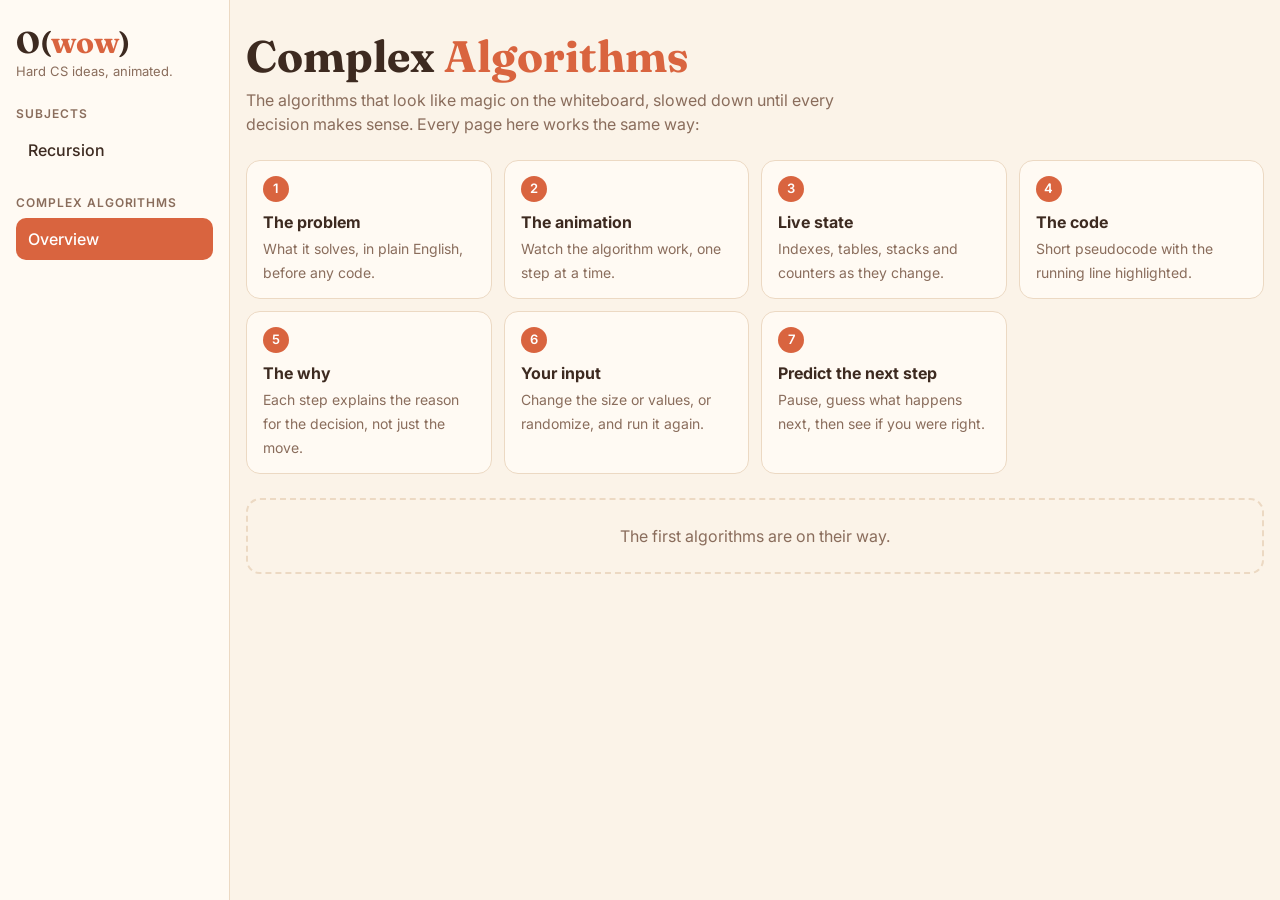
==== algorithms/index.html @ 6da96d75 "Rename site to O(wow), add side menu and Complex Algorithms section Co-Authored-By: Claude Opus 5.5 " ====
<!doctype html>
<html lang="en">
<head>
<meta charset="utf-8">
<meta name="viewport" content="width=device-width, initial-scale=1">
<title>O(wow) · Complex Algorithms</title>
<link rel="preconnect" href="https://fonts.googleapis.com">
<link href="https://fonts.googleapis.com/css2?family=Fraunces:wght@600;700&family=Inter:wght@400;500;600&family=JetBrains+Mono:wght@400;600&display=swap" rel="stylesheet">
<link rel="stylesheet" href="../style.css">
</head>
<body>
<div class="layout">
<nav class="side" aria-label="Subjects">
  <p class="brand">O(<span>wow</span>)</p>
  <p class="tagline">Hard CS ideas, animated.</p>
  <h2>Subjects</h2>
  <ul>
    <li><a href="../#recursion">Recursion</a></li>
  </ul>
  <h2>Complex Algorithms</h2>
  <ul>
    <li><a href="./" aria-current="page">Overview</a></li>
  </ul>
</nav>
<main>
  <h1>Complex <span>Algorithms</span></h1>
  <p class="lede">The algorithms that look like magic on the whiteboard, slowed down until every decision makes sense. Every page here works the same way:</p>

  <ol class="features">
    <li><b>The problem</b><span>What it solves, in plain English, before any code.</span></li>
    <li><b>The animation</b><span>Watch the algorithm work, one step at a time.</span></li>
    <li><b>Live state</b><span>Indexes, tables, stacks and counters as they change.</span></li>
    <li><b>The code</b><span>Short pseudocode with the running line highlighted.</span></li>
    <li><b>The why</b><span>Each step explains the reason for the decision, not just the move.</span></li>
    <li><b>Your input</b><span>Change the size or values, or randomize, and run it again.</span></li>
    <li><b>Predict the next step</b><span>Pause, guess what happens next, then see if you were right.</span></li>
  </ol>

  <div class="empty">The first algorithms are on their way.</div>
</main>
</div>
</body>
</html>
---- style.css ----
:root {
  --bg: #fbf3e8;
  --surface: #fffaf3;
  --border: #ecd9c3;
  --ink: #3d2a20;
  --muted: #8a6d5c;
  --accent: #d9643f;      /* terracotta: active call */
  --wait: #f2b45a;        /* amber: waiting on the stack */
  --done: #7fae8c;        /* sage: returned */
  --edge: #d8bfa6;
  --code-bg: #3a2a22;
  --code-ink: #f6e7d6;
  --code-hl: #6b3a26;
}
@media (prefers-color-scheme: dark) {
  :root {
    --bg: #221a16;
    --surface: #2c221d;
    --border: #463529;
    --ink: #f4e6d8;
    --muted: #bfa290;
    --accent: #ee7d55;
    --wait: #e6a64c;
    --done: #8fbf9b;
    --edge: #5c4636;
    --code-bg: #1a1310;
    --code-hl: #5a2f1f;
  }
}
* { box-sizing: border-box; }
body {
  margin: 0;
  background: var(--bg);
  color: var(--ink);
  font: 16px/1.5 Inter, system-ui, sans-serif;
}
.layout { display: grid; grid-template-columns: 230px 1fr; min-height: 100vh; }
.side {
  position: sticky; top: 0; height: 100vh; overflow-y: auto;
  background: var(--surface); border-right: 1px solid var(--border); padding: 28px 16px;
}
.brand { font: 700 30px/1 Fraunces, Georgia, serif; margin: 0 0 4px; }
.brand span { color: var(--accent); }
.tagline { color: var(--muted); font-size: 13px; margin: 0 0 24px; }
.side h2 { font: 600 12px Inter, sans-serif; letter-spacing: .08em; text-transform: uppercase; color: var(--muted); margin: 0 0 8px; }
.side ul { list-style: none; margin: 0; padding: 0; display: flex; flex-direction: column; gap: 4px; }
.side a {
  display: flex; justify-content: space-between; align-items: center;
  padding: 9px 12px; border-radius: 10px; color: var(--ink); text-decoration: none; font-weight: 500;
}
.side a:hover { background: var(--bg); }
.side a[aria-current] { background: var(--accent); color: #fff; }
@media (max-width: 820px) {
  .layout { grid-template-columns: 1fr; }
  .side { position: static; height: auto; border-right: 0; border-bottom: 1px solid var(--border); padding: 16px; }
  .tagline { margin-bottom: 12px; }
  .side ul { flex-direction: row; overflow-x: auto; }
  .side li { flex: none; }
}
main { max-width: 1200px; width: 100%; margin: 0 auto; padding: 32px 16px 48px; min-width: 0; }
h1 { font: 700 clamp(28px, 5vw, 44px)/1.1 Fraunces, Georgia, serif; margin: 0 0 8px; }
h1 span { color: var(--accent); }
.lede { color: var(--muted); margin: 0 0 24px; max-width: 60ch; }

.controls {
  display: flex; flex-wrap: wrap; gap: 12px; align-items: center;
  background: var(--surface); border: 1px solid var(--border);
  border-radius: 14px; padding: 12px 16px; margin-bottom: 16px;
}
button, select {
  font: 600 15px Inter, sans-serif; color: var(--ink);
  background: var(--bg); border: 1px solid var(--border);
  border-radius: 10px; padding: 8px 14px; cursor: pointer;
}
button.primary { background: var(--accent); border-color: var(--accent); color: #fff; }
button:disabled { opacity: .4; cursor: default; }
button:focus-visible, select:focus-visible, input:focus-visible { outline: 3px solid var(--wait); outline-offset: 2px; }
label { display: flex; align-items: center; gap: 8px; color: var(--muted); font-size: 14px; }
input[type=range] { accent-color: var(--accent); }
.stats { margin-left: auto; color: var(--muted); font-size: 14px; }
.stats b { color: var(--ink); }

.caption {
  font: 600 18px Inter, sans-serif; min-height: 1.6em;
  padding: 10px 16px; margin-bottom: 16px;
  border-left: 4px solid var(--accent); background: var(--surface); border-radius: 0 10px 10px 0;
}

.grid { display: grid; grid-template-columns: 1fr 280px; gap: 16px; }
@media (max-width: 820px) { .grid { grid-template-columns: 1fr; } }
.panel { background: var(--surface); border: 1px solid var(--border); border-radius: 14px; padding: 16px; min-width: 0; }
.panel h2 { font: 600 13px Inter, sans-serif; letter-spacing: .08em; text-transform: uppercase; color: var(--muted); margin: 0 0 12px; }

#tree { width: 100%; height: auto; display: block; }
.edge { stroke: var(--edge); stroke-width: 2; opacity: 0; transition: opacity .35s; }
.edge.shown { opacity: 1; }
.ret-label { font: 600 13px "JetBrains Mono", monospace; fill: var(--done); opacity: 0; transition: opacity .35s; }
.ret-label.shown { opacity: 1; }
.node { opacity: 0; transform: scale(.3); transform-box: fill-box; transform-origin: center; transition: opacity .35s, transform .35s cubic-bezier(.3,1.6,.5,1); }
.node.shown { opacity: 1; transform: scale(1); }
.node circle { fill: var(--surface); stroke: var(--wait); stroke-width: 3; transition: fill .3s, stroke .3s; }
.node text { font: 600 13px "JetBrains Mono", monospace; fill: var(--ink); text-anchor: middle; dominant-baseline: central; }
.node.active circle { fill: var(--accent); stroke: var(--accent); }
.node.active text { fill: #fff; }
.node.done circle { fill: var(--done); stroke: var(--done); }
.node.done text { fill: #fff; }

.stack { display: flex; flex-direction: column-reverse; gap: 6px; min-height: 120px; }
.frame {
  font: 600 14px "JetBrains Mono", monospace;
  background: var(--wait); color: #3d2a20; border-radius: 8px; padding: 8px 12px;
  animation: push .3s cubic-bezier(.3,1.6,.5,1);
}
.frame.top { background: var(--accent); color: #fff; }
.stack-empty { color: var(--muted); font-size: 14px; }
@keyframes push { from { transform: translateY(-16px); opacity: 0; } }

pre {
  margin: 16px 0 0; padding: 12px 0; border-radius: 10px;
  background: var(--code-bg); color: var(--code-ink);
  font: 14px/1.7 "JetBrains Mono", monospace; overflow-x: auto;
}
pre div { padding: 0 14px; transition: background .25s; }
pre div.hl { background: var(--code-hl); }

.legend { display: flex; flex-wrap: wrap; gap: 14px; margin-top: 12px; font-size: 13px; color: var(--muted); }
.legend i { display: inline-block; width: 12px; height: 12px; border-radius: 50%; margin-right: 6px; vertical-align: -1px; }
@media (prefers-reduced-motion: reduce) { * { transition: none !important; animation: none !important; } }

.side ul + h2 { margin-top: 24px; }
@media (max-width: 820px) { .side ul + h2 { margin-top: 12px; } }

.features { display: grid; grid-template-columns: repeat(auto-fill, minmax(230px, 1fr)); gap: 12px; padding: 0; margin: 0 0 24px; list-style: none; counter-reset: f; }
.features li { background: var(--surface); border: 1px solid var(--border); border-radius: 14px; padding: 14px 16px; counter-increment: f; }
.features li::before { content: counter(f); display: inline-grid; place-items: center; width: 26px; height: 26px; margin-right: 8px; border-radius: 50%; background: var(--accent); color: #fff; font-weight: 600; font-size: 13px; }
.features b { display: block; margin: 8px 0 2px; }
.features span { color: var(--muted); font-size: 14px; }
.empty { border: 2px dashed var(--border); border-radius: 14px; padding: 24px; text-align: center; color: var(--muted); }
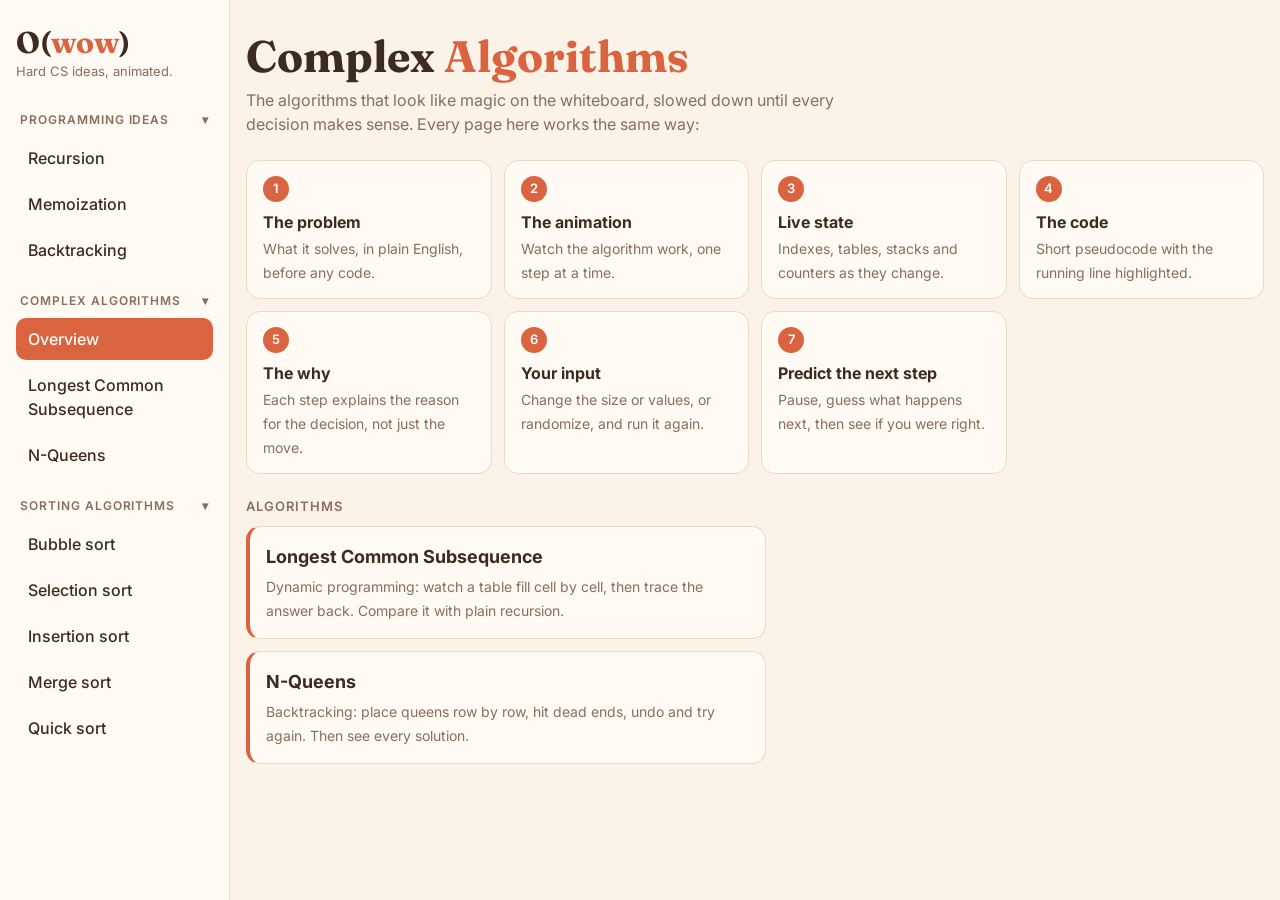
==== commit 1536ad3b: "Add LCS, N-Queens, sorting, memoization and backtracking pages Shared step player with predict mode," ====
--- a/algorithms/index.html
+++ b/algorithms/index.html
@@ -10,18 +10,8 @@
 </head>
 <body>
 <div class="layout">
-<nav class="side" aria-label="Subjects">
-  <p class="brand">O(<span>wow</span>)</p>
-  <p class="tagline">Hard CS ideas, animated.</p>
-  <h2>Subjects</h2>
-  <ul>
-    <li><a href="../#recursion">Recursion</a></li>
-  </ul>
-  <h2>Complex Algorithms</h2>
-  <ul>
-    <li><a href="./" aria-current="page">Overview</a></li>
-  </ul>
-</nav>
+<nav class="side" aria-label="Subjects"></nav>
+<script src="../nav.js"></script>
 <main>
   <h1>Complex <span>Algorithms</span></h1>
   <p class="lede">The algorithms that look like magic on the whiteboard, slowed down until every decision makes sense. Every page here works the same way:</p>
@@ -36,7 +26,9 @@
     <li><b>Predict the next step</b><span>Pause, guess what happens next, then see if you were right.</span></li>
   </ol>
 
-  <div class="empty">The first algorithms are on their way.</div>
+  <h2 class="section">Algorithms</h2>
+  <a class="algo-card" href="lcs.html"><b>Longest Common Subsequence</b><span>Dynamic programming: watch a table fill cell by cell, then trace the answer back. Compare it with plain recursion.</span></a>
+  <a class="algo-card" href="nqueens.html"><b>N-Queens</b><span>Backtracking: place queens row by row, hit dead ends, undo and try again. Then see every solution.</span></a>
 </main>
 </div>
 </body>
--- a/style.css
+++ b/style.css
@@ -42,7 +42,14 @@
 .brand { font: 700 30px/1 Fraunces, Georgia, serif; margin: 0 0 4px; }
 .brand span { color: var(--accent); }
 .tagline { color: var(--muted); font-size: 13px; margin: 0 0 24px; }
-.side h2 { font: 600 12px Inter, sans-serif; letter-spacing: .08em; text-transform: uppercase; color: var(--muted); margin: 0 0 8px; }
+.side summary { font: 600 12px Inter, sans-serif; letter-spacing: .08em; text-transform: uppercase; color: var(--muted);
+  padding: 6px 4px; margin-bottom: 4px; cursor: pointer; list-style: none; display: flex; justify-content: space-between; border-radius: 8px; }
+.side summary::-webkit-details-marker { display: none; }
+.side summary::after { content: '▾'; transition: transform .2s; }
+.side details:not([open]) summary::after { transform: rotate(-90deg); }
+.side summary:hover { color: var(--ink); }
+.side summary:focus-visible { outline: 3px solid var(--wait); }
+.side details + details { margin-top: 16px; }
 .side ul { list-style: none; margin: 0; padding: 0; display: flex; flex-direction: column; gap: 4px; }
 .side a {
   display: flex; justify-content: space-between; align-items: center;
@@ -127,12 +134,139 @@
 .legend i { display: inline-block; width: 12px; height: 12px; border-radius: 50%; margin-right: 6px; vertical-align: -1px; }
 @media (prefers-reduced-motion: reduce) { * { transition: none !important; animation: none !important; } }
 
-.side ul + h2 { margin-top: 24px; }
-@media (max-width: 820px) { .side ul + h2 { margin-top: 12px; } }
+@media (max-width: 820px) { .side details + details { margin-top: 8px; } }
 
 .features { display: grid; grid-template-columns: repeat(auto-fill, minmax(230px, 1fr)); gap: 12px; padding: 0; margin: 0 0 24px; list-style: none; counter-reset: f; }
 .features li { background: var(--surface); border: 1px solid var(--border); border-radius: 14px; padding: 14px 16px; counter-increment: f; }
 .features li::before { content: counter(f); display: inline-grid; place-items: center; width: 26px; height: 26px; margin-right: 8px; border-radius: 50%; background: var(--accent); color: #fff; font-weight: 600; font-size: 13px; }
 .features b { display: block; margin: 8px 0 2px; }
 .features span { color: var(--muted); font-size: 14px; }
-.empty { border: 2px dashed var(--border); border-radius: 14px; padding: 24px; text-align: center; color: var(--muted); }
+
+/* ---------- Algorithm pages (algorithms/player.js) ---------- */
+:root { --bad: #c8463d; }
+@media (prefers-color-scheme: dark) { :root { --bad: #e86a5f; } }
+.section { font: 600 13px Inter, sans-serif; letter-spacing: .08em; text-transform: uppercase; color: var(--muted); margin: 0 0 12px; }
+.algo-card { display: block; max-width: 520px; background: var(--surface); border: 1px solid var(--border); border-left: 4px solid var(--accent); border-radius: 14px; padding: 16px; color: var(--ink); text-decoration: none; transition: transform .2s; }
+.algo-card:hover { transform: translateY(-2px); }
+.algo-card b { display: block; font-size: 18px; margin-bottom: 4px; }
+.algo-card span { color: var(--muted); font-size: 14px; }
+
+.problem { background: var(--surface); border: 1px solid var(--border); border-radius: 14px; padding: 16px 20px; margin: 16px 0; }
+.problem h2 { font: 600 13px Inter, sans-serif; letter-spacing: .08em; text-transform: uppercase; color: var(--muted); margin-bottom: 6px; }
+.problem p { margin: 0; max-width: 75ch; }
+input.text { font: 600 16px "JetBrains Mono", monospace; color: var(--ink); background: var(--bg); border: 1px solid var(--border); border-radius: 10px; padding: 7px 10px; width: 8.5em; text-transform: uppercase; }
+.toggle { cursor: pointer; color: var(--ink); }
+.toggle input { accent-color: var(--accent); width: 16px; height: 16px; }
+
+.ask { background: var(--surface); border: 2px solid var(--wait); border-radius: 14px; padding: 12px 16px; margin-bottom: 16px; animation: push .3s; }
+.ask .options { display: flex; flex-wrap: wrap; gap: 8px; margin-top: 10px; }
+.verdict { display: block; margin-bottom: 4px; }
+.verdict.right { color: var(--done); }
+.verdict.wrong { color: var(--bad); }
+.state { display: grid; grid-template-columns: auto 1fr; gap: 4px 12px; margin: 0 0 20px; font: 14px "JetBrains Mono", monospace; }
+.state dt { color: var(--muted); }
+.state dd { margin: 0; font-weight: 600; }
+.panel pre.code { margin-top: 0; font-size: 13px; }
+
+.scroll { overflow: auto; max-height: 70vh; }
+.strings { display: flex; flex-direction: column; gap: 6px; margin-bottom: 14px; }
+.strings .row { display: flex; align-items: center; gap: 4px; }
+.strings .row b { width: 24px; color: var(--muted); }
+.ch { display: inline-grid; place-items: center; width: 30px; height: 34px; border-radius: 8px; background: var(--bg); border: 1px solid var(--border); font: 600 16px "JetBrains Mono", monospace; transition: background .3s, color .3s, transform .3s; }
+.ch.cur { border-color: var(--accent); border-width: 2px; }
+.ch.take { background: var(--done); border-color: var(--done); color: #fff; transform: translateY(-3px); }
+
+table.dp { border-collapse: separate; border-spacing: 4px; font: 600 15px "JetBrains Mono", monospace; }
+.dp th, .dp td { width: 40px; height: 40px; text-align: center; border-radius: 8px; transition: background .3s, color .3s, box-shadow .3s; }
+.dp th { color: var(--muted); }
+.dp th.match { background: var(--done); color: #fff; }
+.dp th.miss { background: var(--wait); color: #3d2a20; }
+.dp td { background: var(--bg); border: 1px solid var(--border); }
+.dp td.path { background: var(--wait); color: #3d2a20; }
+.dp td.take { background: var(--done); color: #fff; }
+.dp td.dep { box-shadow: inset 0 0 0 2px var(--wait); }
+.dp td.used { box-shadow: inset 0 0 0 3px var(--accent); }
+.dp td.cur { background: var(--accent); color: #fff; animation: push .3s; }
+
+.rec-tree .node text { font-size: 11px; }
+.node.repeat circle { stroke: var(--bad); }
+.node.repeat.done circle, .node.repeat.active circle { fill: var(--bad); stroke: var(--bad); }
+.versus { display: flex; gap: 16px; flex-wrap: wrap; }
+.versus div { flex: 1; min-width: 160px; background: var(--bg); border-radius: 14px; padding: 20px; text-align: center; color: var(--muted); }
+.versus b { display: block; font: 700 44px Fraunces, serif; color: var(--ink); }
+.versus small { display: block; color: var(--bad); }
+.viz .legend { margin: 0 0 10px; }
+.algo-card + .algo-card { margin-top: 12px; }
+
+/* N-Queens */
+.nq { display: flex; flex-wrap: wrap; gap: 20px; align-items: flex-start; }
+.board { display: grid; grid-template-columns: repeat(var(--n), 1fr); width: min(100%, 420px); aspect-ratio: 1; border-radius: 10px; overflow: hidden; border: 2px solid var(--border); flex: none; }
+.sq { display: grid; place-items: center; background: #f6e3c8; color: #3d2a20; font-size: clamp(16px, calc(300px / var(--n)), 34px); line-height: 1; position: relative; transition: background .3s; }
+.sq.dark { background: #d9b48f; }
+.sq.hit { background: #eea08f; }
+.sq.hit.dark { background: #dc8170; }
+.sq.queen { color: #3d2a20; }
+.sq.new { animation: drop .4s cubic-bezier(.3,1.6,.5,1); box-shadow: inset 0 0 0 3px var(--accent); }
+.sq.removed { color: var(--bad); animation: lift .6s forwards; }
+.sq.dead { box-shadow: inset 0 0 0 3px var(--bad); animation: shake .4s; }
+.sq.solved.queen { background: var(--done); color: #fff; }
+@keyframes drop { from { transform: translateY(-30px); opacity: 0; } }
+@keyframes lift { to { transform: translateY(-20px); opacity: 0; } }
+@keyframes shake { 25% { transform: translateX(-3px); } 75% { transform: translateX(3px); } }
+.tree-box { flex: 1; min-width: 240px; }
+.tree-box .legend { margin: 0 0 8px; }
+.nq-tree .node text { font-size: 10px; }
+.nq-tree .node:not(.active):not(.pruned) circle { stroke: var(--wait); }
+.nq-tree .node.pruned circle { fill: var(--border); stroke: var(--muted); }
+.nq-tree .node.pruned { opacity: .55; }
+.nq-tree .node.active circle { fill: var(--accent); stroke: var(--accent); }
+.nq-tree .node.active text { fill: #fff; }
+.nq-tree .node.stuck circle { stroke: var(--bad); stroke-width: 4; }
+.nq-tree .edge.on { stroke: var(--accent); stroke-width: 3; }
+.gallery { margin-top: 16px; }
+.minis { display: grid; grid-template-columns: repeat(auto-fill, minmax(84px, 1fr)); gap: 10px; }
+.mini { display: grid; grid-template: repeat(var(--n), 1fr) / repeat(var(--n), 1fr); aspect-ratio: 1; border-radius: 6px; overflow: hidden;
+  background: repeating-conic-gradient(#d9b48f 0 25%, #f6e3c8 0 50%) 0 0 / calc(200% / var(--n)) calc(200% / var(--n)); }
+.mini i { background: var(--accent); border-radius: 50%; margin: 18%; }
+
+/* Sorting */
+input.text.wide { width: min(22em, 70vw); text-transform: none; font-size: 14px; }
+#vals-hint { color: var(--muted); }
+.bars { position: relative; height: 300px; border-bottom: 2px solid var(--border); }
+.bar { position: absolute; left: 0; bottom: 0; width: calc(100% / var(--n)); padding: 0 3px; background: var(--wait); background-clip: content-box;
+  border-radius: 8px 8px 0 0; display: flex; align-items: flex-end; justify-content: center;
+  transition: transform .45s cubic-bezier(.4,0,.2,1), background-color .25s, opacity .25s; }
+.bar span { font: 600 13px "JetBrains Mono", monospace; color: #3d2a20; padding-bottom: 4px; }
+.bar.cmp { background-color: #f6d27a; box-shadow: inset 0 0 0 3px var(--accent); }
+.bar.swap { background-color: var(--accent); }
+.bar.pivot { background-color: #9c5d7f; }
+.bar.left { background-color: #f3c58b; }
+.bar.right { background-color: #c99ab3; }
+.bar.done { background-color: var(--done); }
+.bar.swap span, .bar.pivot span, .bar.done span { color: #fff; }
+.bar.dim { opacity: .3; }
+.legend .sw-cmp { background: #f6d27a; } .legend .sw-swap { background: var(--accent); }
+.legend .sw-pivot { background: #9c5d7f; } .legend .sw-done { background: var(--done); }
+.hint { color: var(--muted); text-align: center; padding-top: 120px; }
+
+/* Programming ideas: maze + memo */
+.problem a { color: var(--accent); }
+.hint-inline { color: var(--muted); }
+.maze { display: grid; grid-template-columns: repeat(var(--s), 1fr); width: min(100%, 540px); aspect-ratio: 1; gap: 1px; margin-top: 8px; cursor: pointer; }
+.maze .m { background: var(--bg); border-radius: 3px; display: grid; place-items: center; font: 700 12px Inter, sans-serif; color: var(--muted); transition: background .25s; }
+.maze .m:hover { outline: 2px solid var(--wait); }
+.maze .wall { background: #6b4a3a; }
+.maze .path { background: var(--wait); color: #3d2a20; }
+.maze .dead { background: var(--border); }
+.maze .win { background: var(--done); color: #fff; }
+.maze .cur { background: var(--accent); color: #fff; animation: push .3s; }
+.maze .cur:empty::after { content: ''; width: 45%; height: 45%; border-radius: 50%; background: #fff; }
+.memo-row { display: flex; flex-wrap: wrap; gap: 6px; margin-bottom: 14px; }
+.memo-cell { display: flex; flex-direction: column; align-items: center; min-width: 54px; padding: 6px 8px; border-radius: 10px; background: var(--bg); border: 1px solid var(--border); transition: background .3s, transform .3s; }
+.memo-cell small { color: var(--muted); font: 11px "JetBrains Mono", monospace; }
+.memo-cell b { font: 700 18px "JetBrains Mono", monospace; min-height: 1.3em; }
+.memo-cell.full { background: color-mix(in srgb, var(--done) 25%, var(--bg)); border-color: var(--done); }
+.memo-cell.flash { transform: scale(1.12); box-shadow: 0 0 0 3px var(--accent); }
+.node.hit circle { stroke: var(--done); stroke-dasharray: 4 3; }
+.node.hit.done circle, .node.hit.active circle { fill: var(--done); stroke: var(--done); }
+.legend .sw-hit { background: var(--done); outline: 2px dashed var(--done); outline-offset: 1px; }
